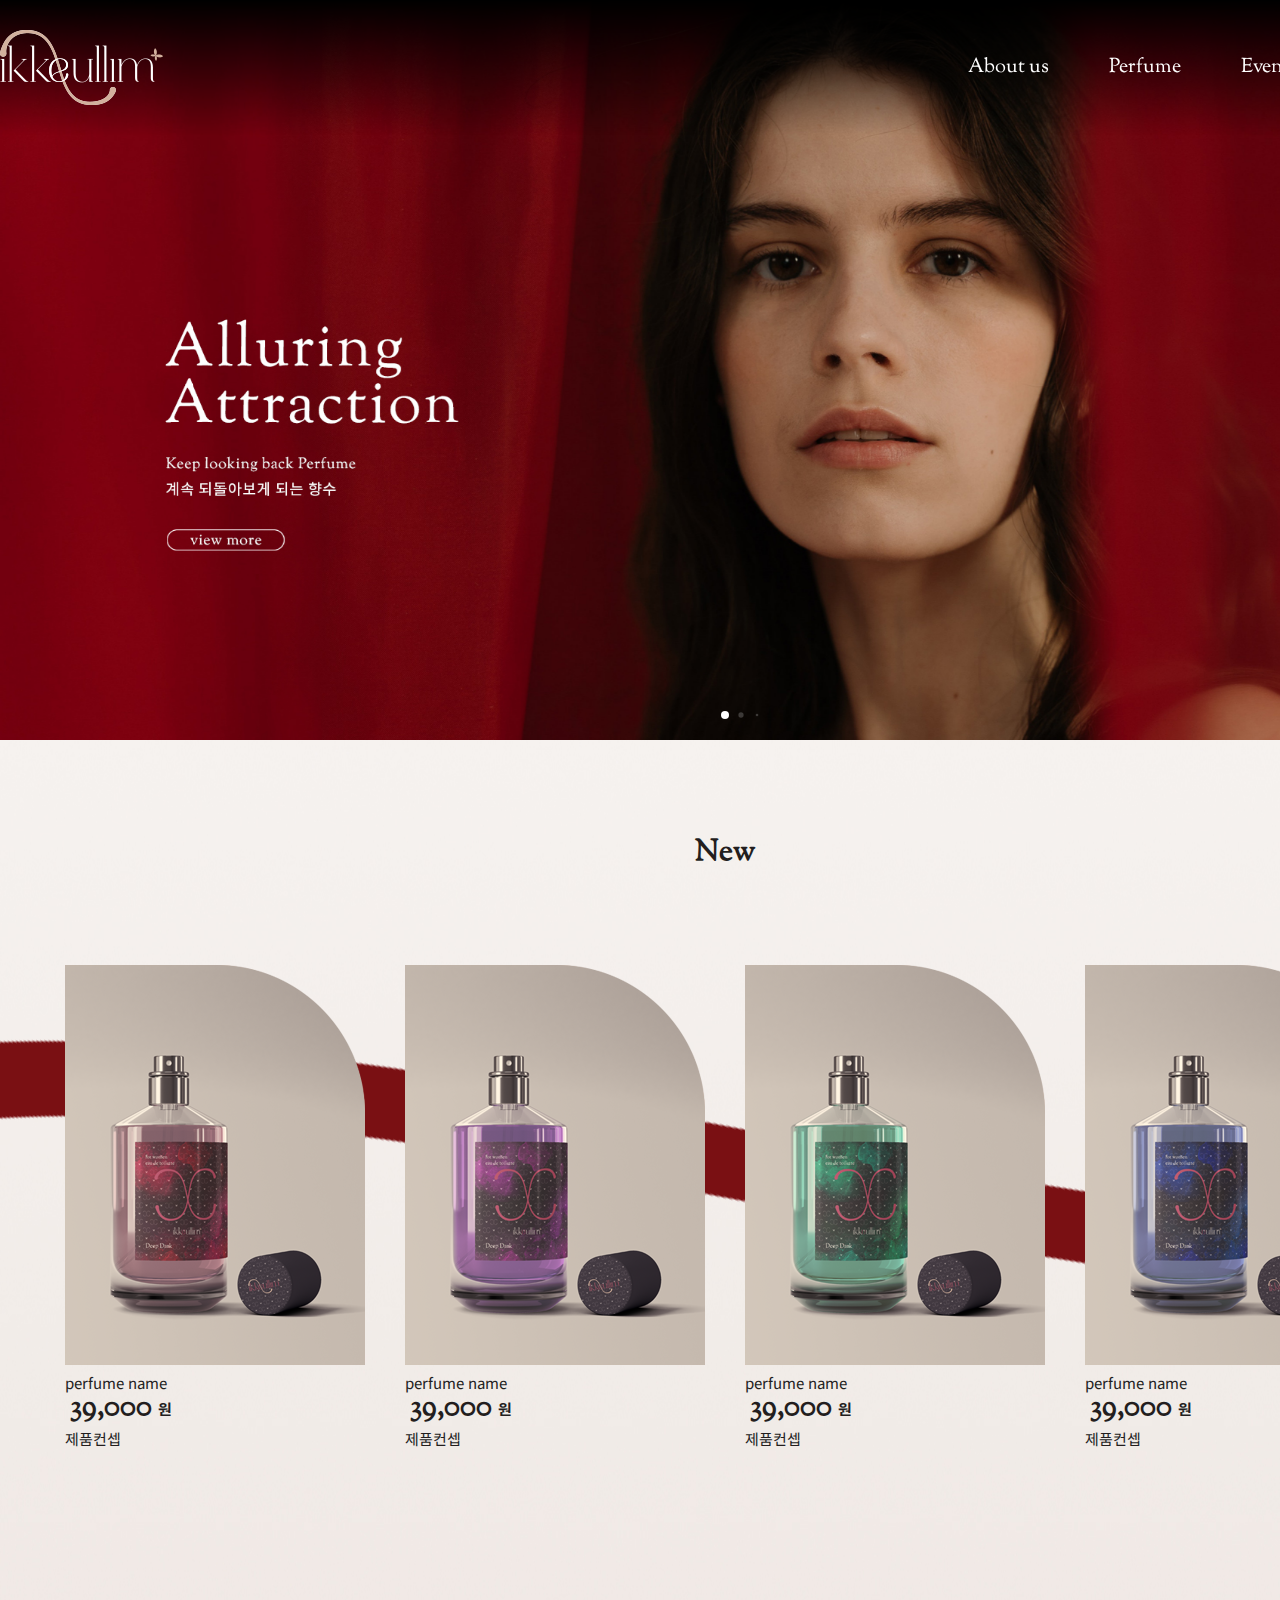
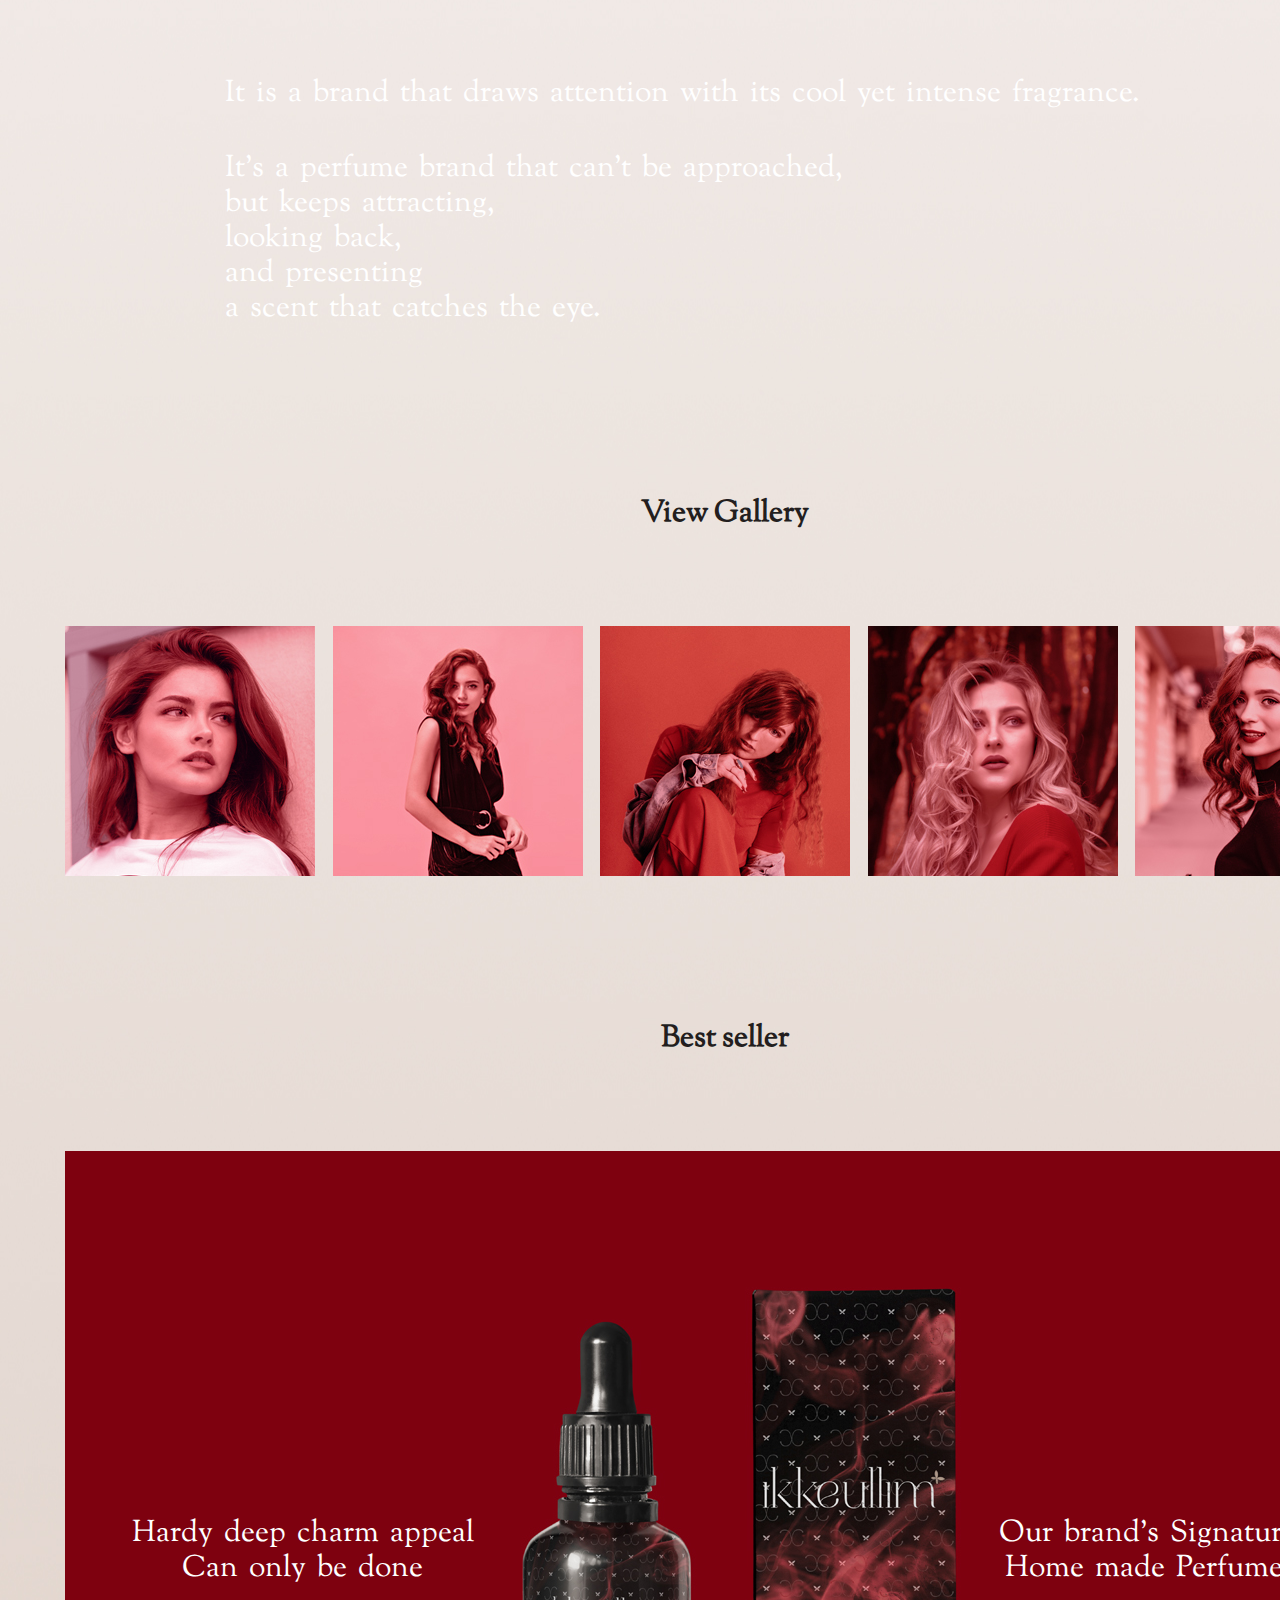
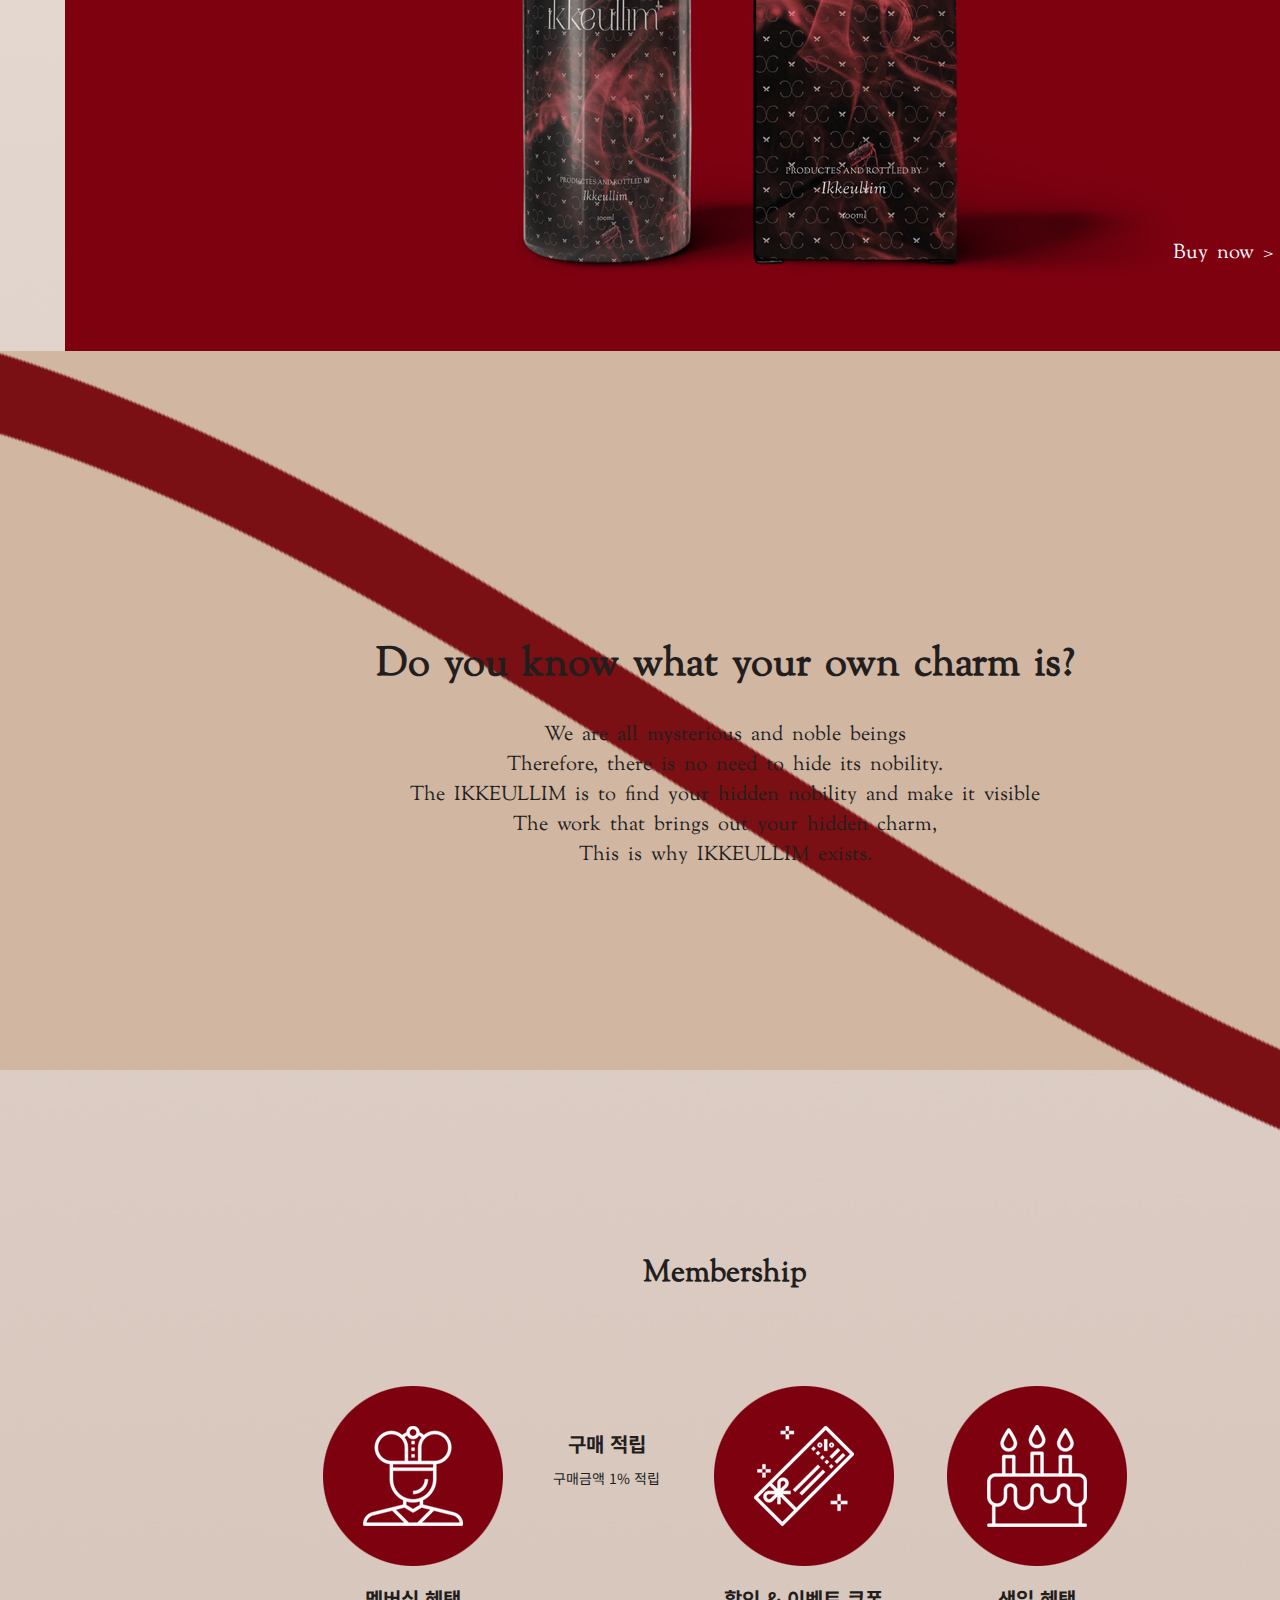
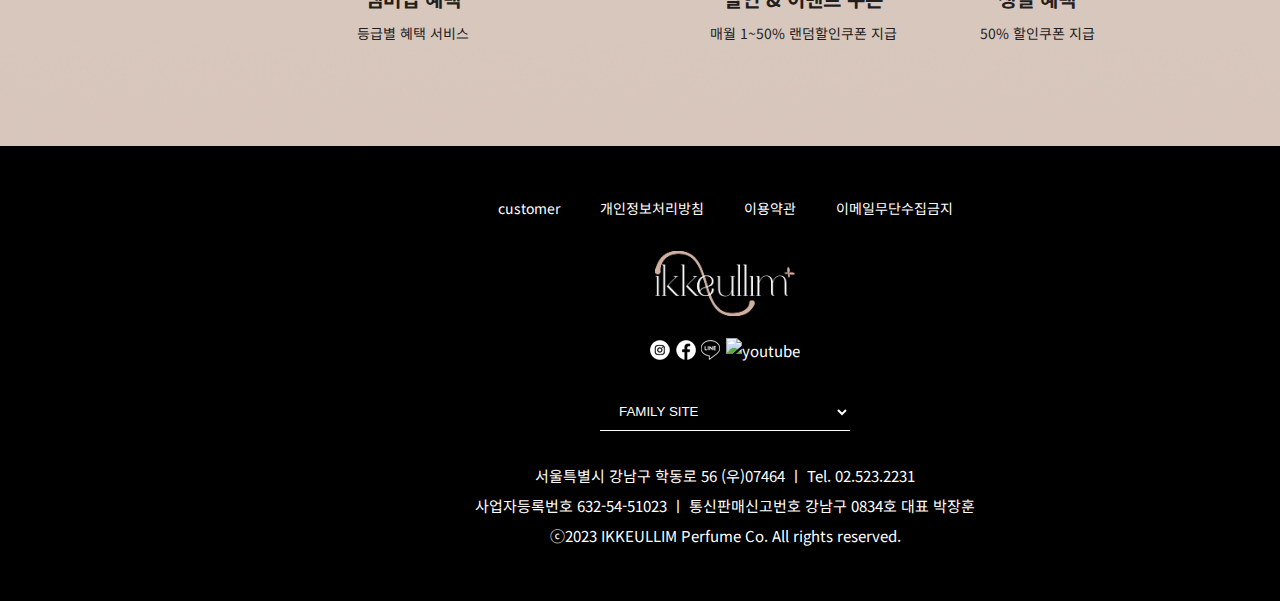
==== index.html @ 3d8fc8e1 "Add files via upload" ====
<!DOCTYPE html>
<html lang="ko">

<head>
    <meta charset="UTF-8">
    <meta http-equiv="X-UA-Compatible" content="IE=edge">
    <meta name="viewport" content="width=1450">
    <title>IKKEULLIM</title>
    <link rel="shortcut icon" href="./images/favicon.png" type="image/x-icon">

    <link rel="stylesheet" href="https://cdn.jsdelivr.net/npm/swiper@9/swiper-bundle.min.css" />

    <!-- noto sans kr -->
    <link rel="preconnect" href="https://fonts.googleapis.com">
    <link rel="preconnect" href="https://fonts.gstatic.com" crossorigin>
    <link href="https://fonts.googleapis.com/css2?family=Noto+Sans+KR:wght@300;400&display=swap" rel="stylesheet">

    <!-- goudy -->
    <link rel="preconnect" href="https://fonts.googleapis.com">
    <link rel="preconnect" href="https://fonts.gstatic.com" crossorigin>
    <link href="https://fonts.googleapis.com/css2?family=Sorts+Mill+Goudy:ital@0;1&display=swap" rel="stylesheet">

    <link rel="stylesheet" href="./css/main.css">
</head>

<body>
    <div id="bg">
        <div id="header">
            <h1 id="logo"><a href="#"><img src="./images/logo.png" alt="이끌림로고"></a></h1>
            <ul id="gnb">
                <li><a href="./about us.html">About us</a></li>
                <li><a href="./sub1.html">Perfume</a></li>
                <li><a href="./event_ing.html">Event</a></li>
            </ul>
        </div><!-- header -->
    </div><!-- bg -->

    <!-- Swiper -->
    <div class="swiper banner">
        <div class="swiper-wrapper">
            <div class="swiper-slide"><img src="./images/banner1.jpg" alt="1"></div>
            <div class="swiper-slide"><img src="./images/banner2.jpg" alt="2"></div>
            <div class="swiper-slide"><img src="./images/banner3.jpg" alt="3"></div>
        </div>
        <div class="swiper-pagination mbpag"></div>
    </div><!-- banner -->


    <div id="new">
        <div id="new_item">
            <h1 class="title">New</h1>
            <ul class="item">
                <li>
                    <div class="box">
                        <a href="./sub1_1.html"><img class="box_hover" src="./images/newperfume1_2.png" alt="1"></a>
                        <img src="./images/newperfume1.png" alt="1">
                    </div>
                    <p>perfume name</p>
                    <h3>39,000 <span>원</span></h3>
                    <p>제품컨셉</p>
                </li>
                <li>
                    <div class="box">
                        <a href="#"><img class="box_hover" src="./images/newperfume2_3.png" alt="2"></a>
                        <img src="./images/newperfume2.png" alt="2">
                    </div>
                    <p>perfume name</p>
                    <h3>39,000 <span>원</span></h3>
                    <p>제품컨셉</p>
                </li>
                <li>
                    <div class="box">
                        <a href="#"><img class="box_hover" src="./images/newperfume3_4.png" alt="3"></a>
                        <img src="./images/newperfume3.png" alt="3">
                    </div>
                    <p>perfume name</p>
                    <h3>39,000 <span>원</span></h3>
                    <p>제품컨셉</p>
                </li>
                <li>
                    <div class="box">
                        <a href="#"><img class="box_hover" src="./images/newperfume4_5.png" alt="4"></a>
                        <img src="./images/newperfume4.png" alt="4">
                    </div>
                    <p>perfume name</p>
                    <h3>39,000 <span>원</span></h3>
                    <p>제품컨셉</p>
                </li>
            </ul>
        </div><!-- new_item -->
    </div><!-- new -->

    <div id="overview">
        <div class="overview_inner">
            <p class="overview_text">It is a brand that draws attention with its cool yet intense fragrance.</p>
            <p class="overview_text">It's a perfume brand that can't be approached, <br>
                but keeps attracting, <br>
                looking back, <br>
                and presenting <br>
                a scent that catches the eye.</p>
        </div>
    </div>

    <div id="gallery">
        <div id="gallery_inner">
            <h1 class="title">View Gallery</h1>
            <ul class="insta">
                <li>
                    <div class="insta_inner">
                        <a href="#"><img class="insta_hover" src="./images/model1_1.jpg" alt="1"></a><img
                            src="./images/model1.jpg" alt="1">
                    </div>
                </li>
                <li>
                    <div class="insta_inner">
                        <a href="#"><img class="insta_hover" src="./images/model2_1.jpg" alt="2"></a><img
                            src="./images/model2.jpg" alt="2">
                    </div>
                </li>
                <li>
                    <div class="insta_inner">
                        <a href="#"><img class="insta_hover" src="./images/model3_1.jpg" alt="3"></a><img
                            src="./images/model3.jpg" alt="3">
                    </div>
                </li>
                <li>
                    <div class="insta_inner">
                        <a href="#"><img class="insta_hover" src="./images/model4_1.jpg" alt="4"></a><img
                            src="./images/model4.jpg" alt="4">
                    </div>
                </li>
                <li>
                    <div class="insta_inner">
                        <a href="#"><img class="insta_hover" src="./images/model5_1.jpg" alt="5"></a><img
                            src="./images/model5.jpg" alt="5">
                    </div>
                </li>
            </ul>
        </div><!-- gallery_inner -->
    </div><!-- gallery -->

    <div id="best">
        <h1 class="title">Best seller</h1>
        <div class="bestseller">
            <p class="text1">Hardy deep charm appeal <br> Can only be done</p>
            <p class="text2">Our brand's Signature <br> Home made Perfume.</p>
            <p class="click"><a href="#"><span class="click_a"> Buy now ></span></a></p>
        </div><!-- bestseller -->
    </div><!-- best -->

    <div id="moviebg">
        <div id="movie">
            <div class="movie_inner">
                <h1>Do you know what your own charm is?</h1>
                <p>We are all mysterious and noble beings
                    <br>Therefore, there is no need to hide its nobility.
                    <br>The IKKEULLIM is to find your hidden nobility and make it visible
                    <br>The work that brings out your hidden charm,
                    <br>This is why IKKEULLIM exists.
                </p>

                <video src="./images/MOVIE.mp4" type="video/mp4" muted autoplay loop width="1320px"></video>
            </div><!-- movie_inner -->
        </div><!-- movie -->
    </div><!-- moviebg -->

    <div id="membership">
        <h1 class="title">Membership</h1>
        <ul class="membership_item">
            <li><a href="#"><img src="./images/membership.png" alt="">
                    <p class="text3">멤버십 혜택</p>
                    <p class="text4">등급별 혜택 서비스</p>
                </a></li>
            <li><a href="#"><img src="./images/point.png" alt="">
                    <p class="text3">구매 적립</p>
                    <p class="text4">구매금액 1% 적립</p>
                </a></li>
            <li><a href="#"><img src="./images/coupon.png" alt="">
                    <p class="text3">할인 & 이벤트 쿠폰</p>
                    <p class="text4">매월 1~50% 랜덤할인쿠폰 지급</p>
                </a></li>
            <li><a href="#"><img src="./images/birthday.png" alt="">
                    <p class="text3">생일 혜택</p>
                    <p class="text4">50% 할인쿠폰 지급</p>
                </a></li>
        </ul>
    </div><!-- membership -->


    <footer>
        <div id="footer">
            <div class="footer_inner">
                <ul class="footer_guide">
                    <li><a href="#">customer</a></li>
                    <li><a href="#">개인정보처리방침</a></li>
                    <li><a href="#">이용약관</a></li>
                    <li><a href="#">이메일무단수집금지</a></li>
                </ul><!-- footer_guide -->

                <div class="footer_logo"><a href="#"><img src="./images/logo.png" alt="logo"></a></div>

                <ul class="sns">
                    <li><a href="#"><img src="./images/insta.png" alt="insta"></a></li>
                    <li><a href="#"><img src="./images/facebook.png" alt="facebook"></a></li>
                    <li><a href="#"><img src="./images/kakao.png" alt="kakao"></a></li>
                    <li><a href="#"><img src="./images/youtube.png" alt="youtube"></a></li>
                </ul><!-- sns -->

                <form action="">
                    <select name="" id="family_site">
                        <option value="" disabled selected>FAMILY SITE</option>
                        <option value="">LF MALL</option>
                        <option value="">유니클로</option>
                    </select>
                </form>

                <div class="footer_text">
                    <p>서울특별시 강남구 학동로 56 (우)07464 ㅣ Tel. 02.523.2231 <br>사업자등록번호 632-54-51023 ㅣ 통신판매신고번호 강남구 0834호 대표
                        박장훈
                        <br>ⓒ2023 IKKEULLIM Perfume Co. All rights reserved.
                    </p>
                </div>
            </div><!-- footer_inner -->
        </div><!-- footer -->
    </footer>






























    <!-- Swiper JS -->
    <script src="https://cdn.jsdelivr.net/npm/swiper@9/swiper-bundle.min.js"></script>

    <!-- Initialize Swiper -->
    <script>
        var swiper = new Swiper(".banner", {
            pagination: {
                el: ".swiper-pagination",
                dynamicBullets: true,
            },
            autoplay: {
                delay: 2000,
                disableOnInteraction: false,
            },
            speed: 1000,
            loop: true,
        });
    </script>
</body>

</html>
---- css/main.css ----
@charset "utf-8";


/* fonts
    노토산스
    font-family: 'Noto Sans KR', sans-serif;
    가우디
    font-family: 'Sorts Mill Goudy', serif; */

* {
    margin: 0;
    padding: 0;
}

a {
    text-decoration: none;
    color: #fff;
}

ul,
ol {
    list-style: none;
}

img,
video,
iframe {
    vertical-align: middle;
}

body {
    min-width: 1450px;
    font-family: 'Noto Sans KR';
    font-size: 15px;
    line-height: 25px;
    color: rgb(35, 30, 30);
    background: url(../images/bg.jpg)no-repeat center;
    width: 100%;
}

/*header*/
#bg {
    /* Permalink - use to edit and share this gradient: https://colorzilla.com/gradient-editor/#000000+0,000000+100&1+0,0+100 */
    background: -moz-linear-gradient(top, rgba(0, 0, 0, 1) 0%, rgba(0, 0, 0, 0) 100%);
    /* FF3.6-15 */
    background: -webkit-linear-gradient(top, rgba(0, 0, 0, 1) 0%, rgba(0, 0, 0, 0) 100%);
    /* Chrome10-25,Safari5.1-6 */
    background: linear-gradient(to bottom, rgba(0, 0, 0, 1) 0%, rgba(0, 0, 0, 0) 100%);
    /* W3C, IE10+, FF16+, Chrome26+, Opera12+, Safari7+ */
    filter: progid:DXImageTransform.Microsoft.gradient(startColorstr='#000000', endColorstr='#00000000', GradientType=0);
    /* IE6-9 */

    width: 100%;
    height: 135px;
    position: fixed;
    left: 0;
    top: 0;
    z-index: 99;
}

#header {
    width: 1320px;
    margin: 0 auto;
    display: flex;
    justify-content: space-between;
    align-items: center;
    padding: 30px 0;
}

#gnb {
    display: flex;
    font-family: 'Sorts Mill Goudy', serif;
    font-size: 20px;
}

#gnb li {
    padding: 0 30px;
}

#gnb li a:hover {
    color: rgb(122, 17, 19);
}

.title {
    font-family: 'Sorts Mill Goudy', serif;
    font-size: 30px;
}

.banner img {
    width: 100%;
}

.mbpag span {
    background-color: #fff;
}

/* new */

#new {
    background: url(../images/line.png)no-repeat center;
    width: 100%;
}

#new_item {
    width: 1320px;
    margin: 0 auto;
    padding: 100px 0;
    display: block;
    text-align: center;
}

.item {
    padding-top: 100px;
    display: flex;
    justify-content: space-between;
    padding-bottom: 50px;
}

.item li {
    text-align: left;
}

.item li h3 {
    font-family: 'Sorts Mill Goudy', serif;
    font-size: 30px;
    padding: 0 5px;
}

.item li h3 span {
    font-family: 'Noto Sans KR', sans-serif;
    font-size: 15px;
}

.item li p {
    padding-top: 5px;
}

.box {
    width: 300px;
    height: 400px;
    background-color: rgb(210, 175, 157);
    border-radius: 0 150px 0 0;
    position: relative;
}

.box_hover {
    position: absolute;
    top: 0;
    left: 0;
    opacity: 0%;
    transition: all 0.5s;
}

.box_hover:hover {
    opacity: 100%;

}

/* overview */

#overview {
    background: url(../images/overview.jpg) no-repeat center center fixed;
    height: 400px;
}

.overview_inner {
    margin: 0 auto;
    width: 1000px;
    padding: 55px 0;
}

.overview_text {
    text-align: left;
    font-family: 'Sorts Mill Goudy', serif;
    font-size: 30px;
    color: #fff;
    padding: 20px 0;
    word-spacing: 5px;
    line-height: 35px;
}

/* Gallery */

#gallery_inner {
    width: 1320px;
    margin: 0 auto;
    padding: 100px 0;
    display: block;
    text-align: center;
}

.insta {
    padding-top: 100px;
    display: flex;
    justify-content: space-between;
    padding-bottom: 50px;
}

.insta_inner {
    width: 250px;
    height: 250px;
    background-color: rgb(210, 175, 157);
    position: relative;
}

.insta_hover {
    position: absolute;
    top: 100;
    left: 0;
    opacity: 0%;
    transition: all 0.5s;
}

.insta_hover:hover {
    opacity: 100%;
}

.insta li {
    text-align: left;
}

.insta li {
    width: 250px;
    height: 250px;
    background-color: rgb(210, 175, 157);
}

/* Best seller */

#best {
    width: 1320px;
    margin: 0 auto;
    text-align: center;
}

#best h1 {
    padding-bottom: 100px;
}

.bestseller {
    background: url(../images/bestseller.jpg)no-repeat center;
    width: 100%;
    height: 800px;
    position: relative;
}

.text1 {
    position: absolute;
    top: 50%;
    left: 18%;
    transform: translate(-50%, -50%);
}

.text2 {
    width: 350px;
    position: absolute;
    top: 50%;
    left: 82%;
    transform: translate(-50%, -50%);
}

.click {
    width: 150px;
    position: absolute;
    top: 90%;
    left: 90%;
    transform: translate(-70%, -100%);
}

.click_a {
    font-size: 20px;
}

.bestseller p {
    font-family: 'Sorts Mill Goudy', serif;
    font-size: 30px;
    word-spacing: 5px;
    line-height: 35px;
    color: #fff;
}

/* movie */

#moviebg {
    background: url(../images/moviebg.png)no-repeat center;
    width: 100%;
    padding-top: 200px;
}

#movie {
    width: 1320px;
    margin: 0 auto;
    padding: 100px 0;
    text-align: center;
}

.movie_inner {
    font-family: 'Sorts Mill Goudy', serif;
    font-size: 20px;
    word-spacing: 5px;
    line-height: 30px;
}

.movie_inner p {
    padding: 40px 0;
}

/* membership */

#membership {
    width: 1320px;
    margin: 0 auto;
    padding: 100px 0;
    text-align: center;
}

.membership_item {
    width: 1320px;
    padding-top: 100px;
    display: flex;
    justify-content: center;
}

.membership_item li {
    padding-left: 50px;
}

.membership_item li:nth-child(1) {
    padding-left: 0px;
}

.membership_item li a p {
    color: rgb(35, 30, 30);
}

.text3 {
    font-size: 20px;
    font-weight: bold;
    padding-top: 20px;
}

.text4 {
    font-size: 14px;
    padding-top: 10px;
}

/* footer */

#footer {
    background-color: #000;
}

.footer_inner {
    width: 600px;
    margin: 0 auto;
    padding: 50px;
    text-align: center;
    color: #fff;
}

.footer_guide {
    display: flex;
    justify-content: center;
    font-size: 14px;
}

.footer_guide li {
    padding-left: 40px;
}

.footer_guide li:nth-child(1) {
    padding-left: 0px;
}

.footer_logo {
    padding: 20px;
    padding-top: 30px;
}

.footer_logo img {
    width: 25%;
}

.sns {
    margin: 0 auto;
    width: 150px;
    display: flex;
    justify-content: space-between;
}

footer form {
    margin: 30px 0;
}

footer select {
    outline: none;
    background-color: #000;
    color: #fff;
    border: none;
    border-bottom: #fff 1px solid;
    padding: 10px 15px;
    width: 250px;
}

.footer_text {
    line-height: 30px;
}
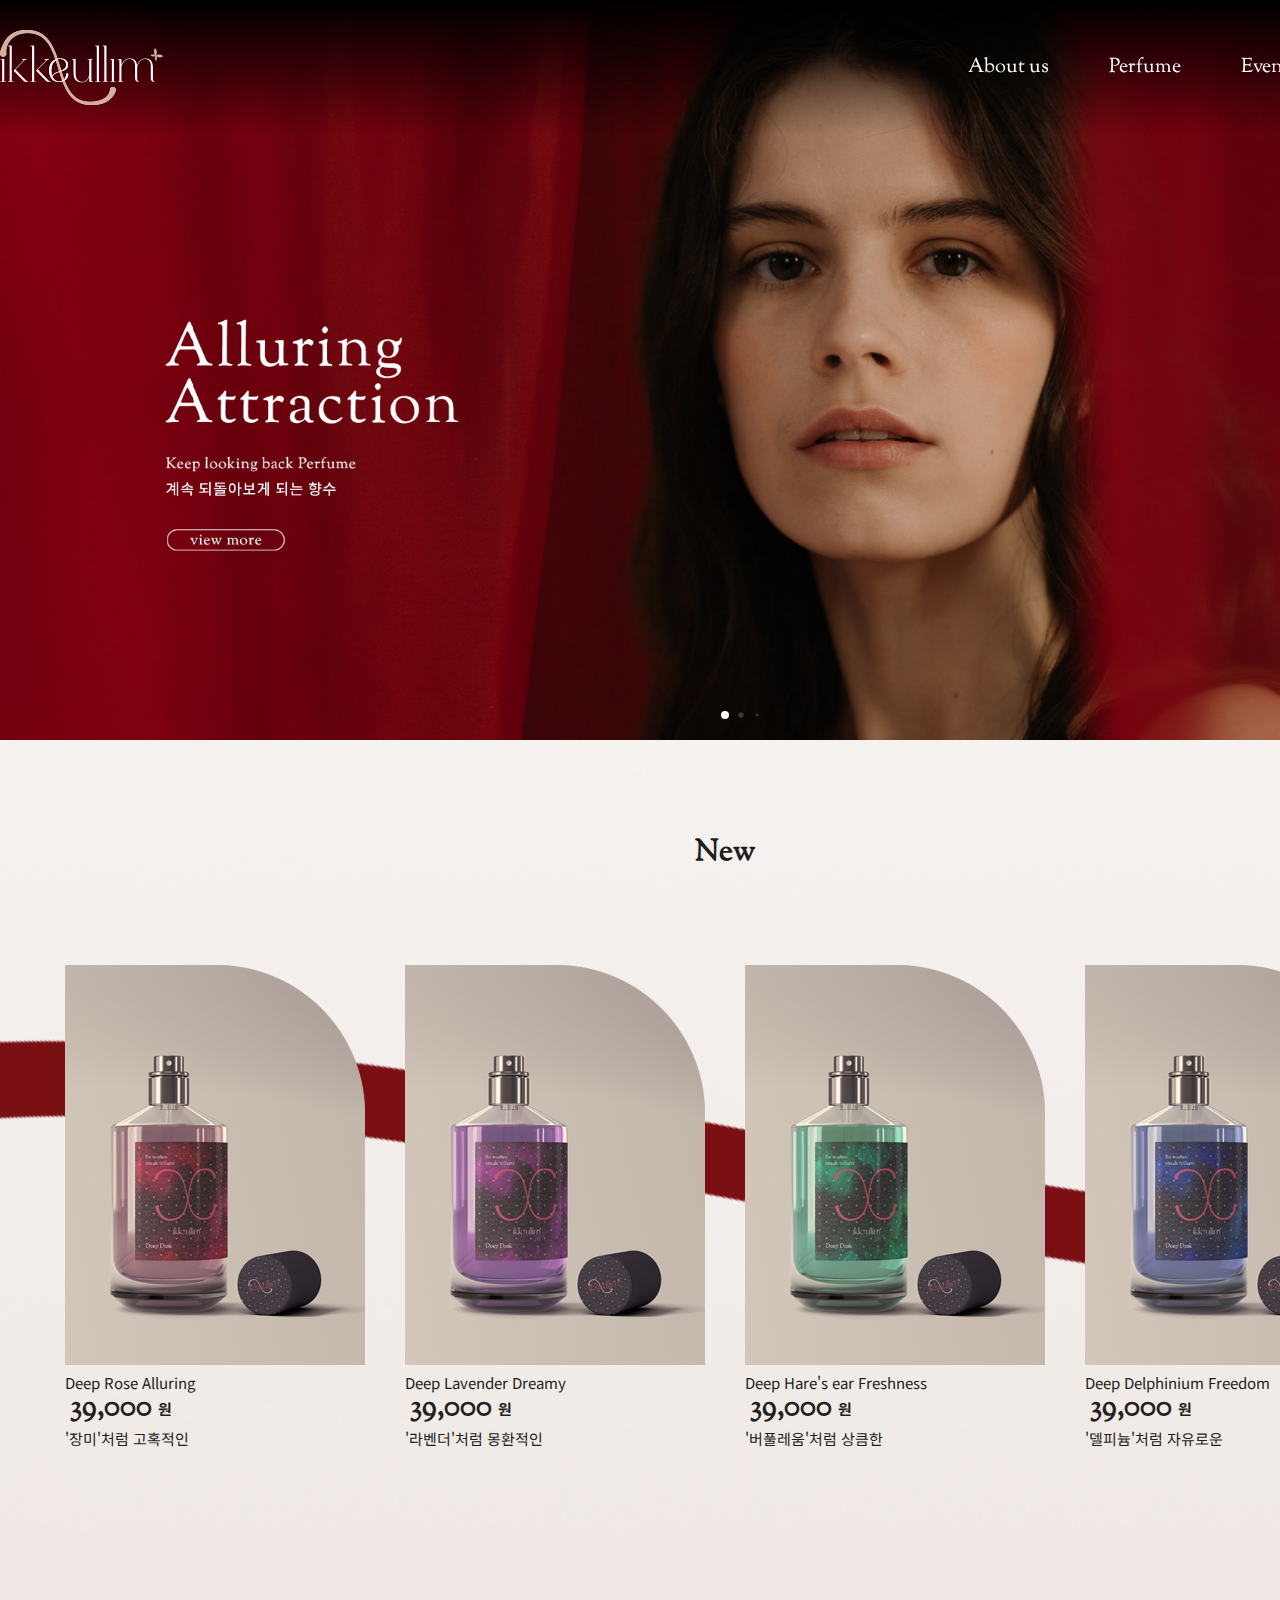
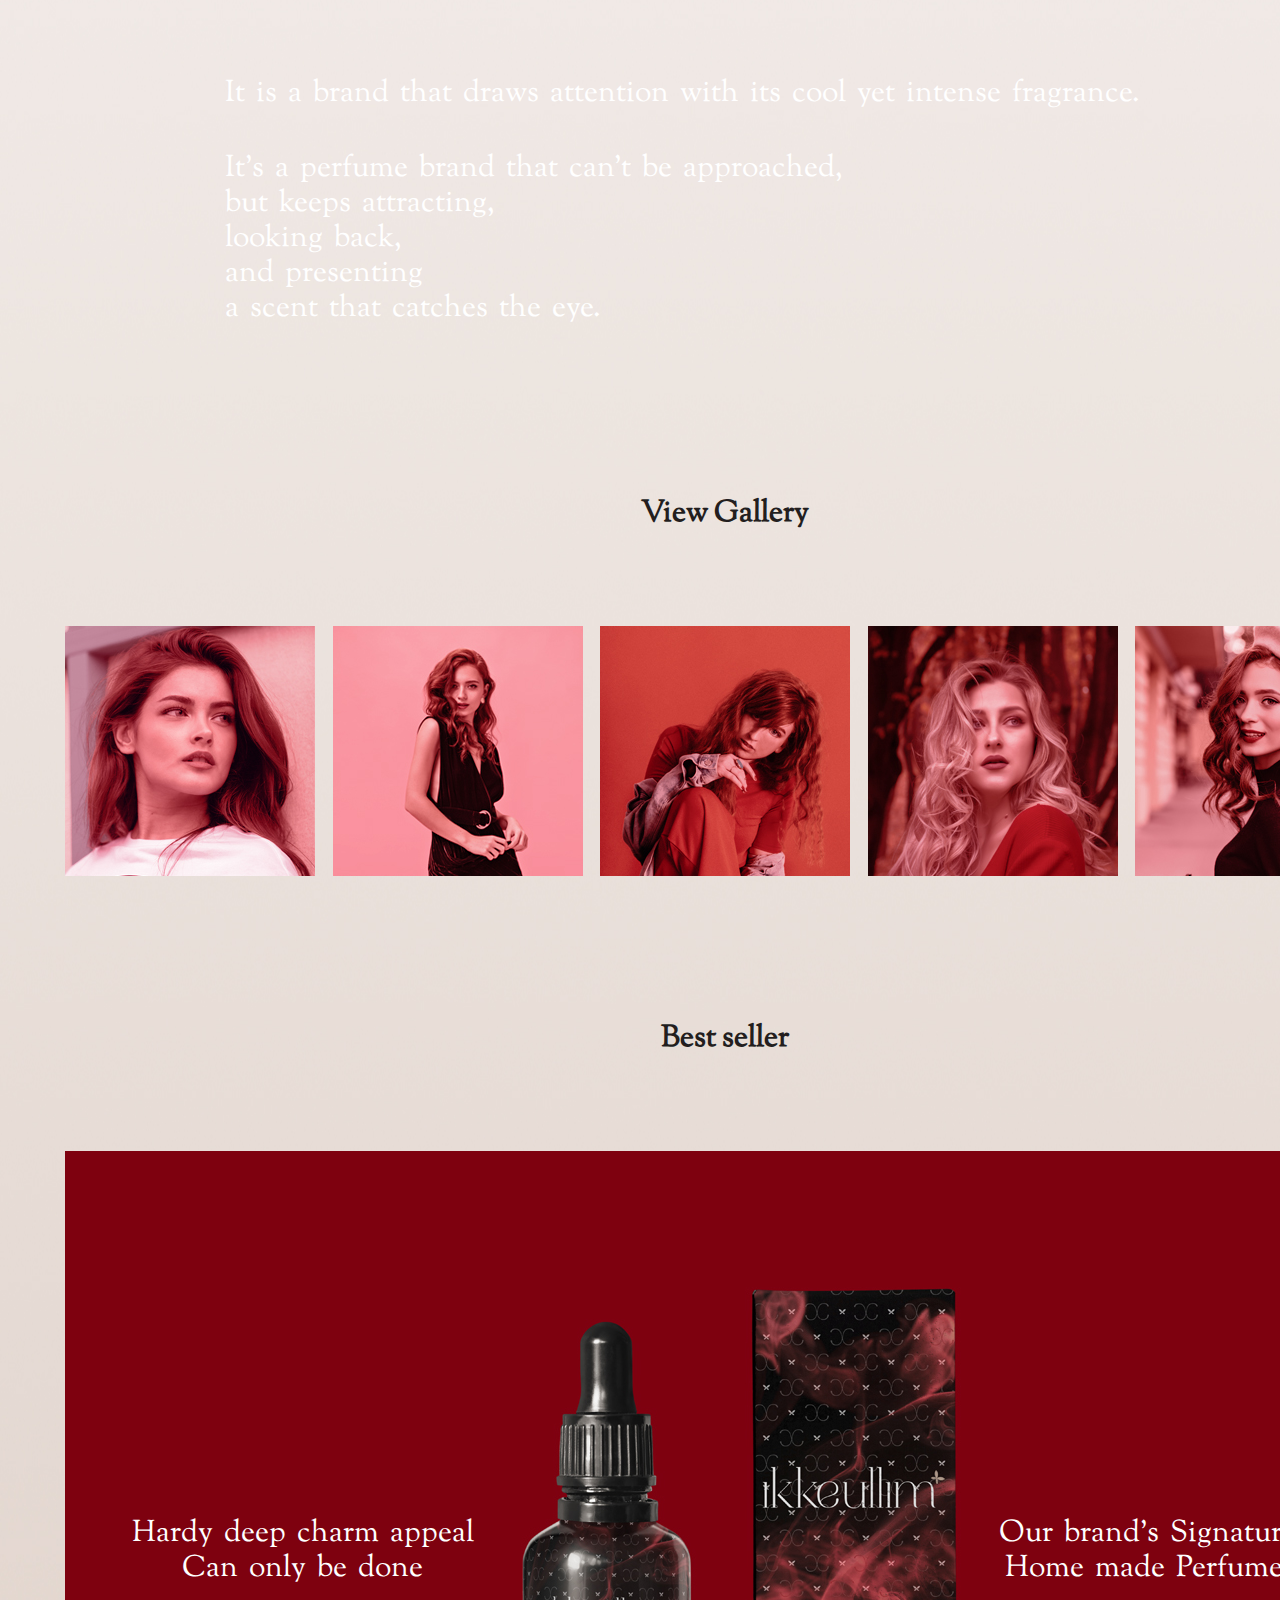
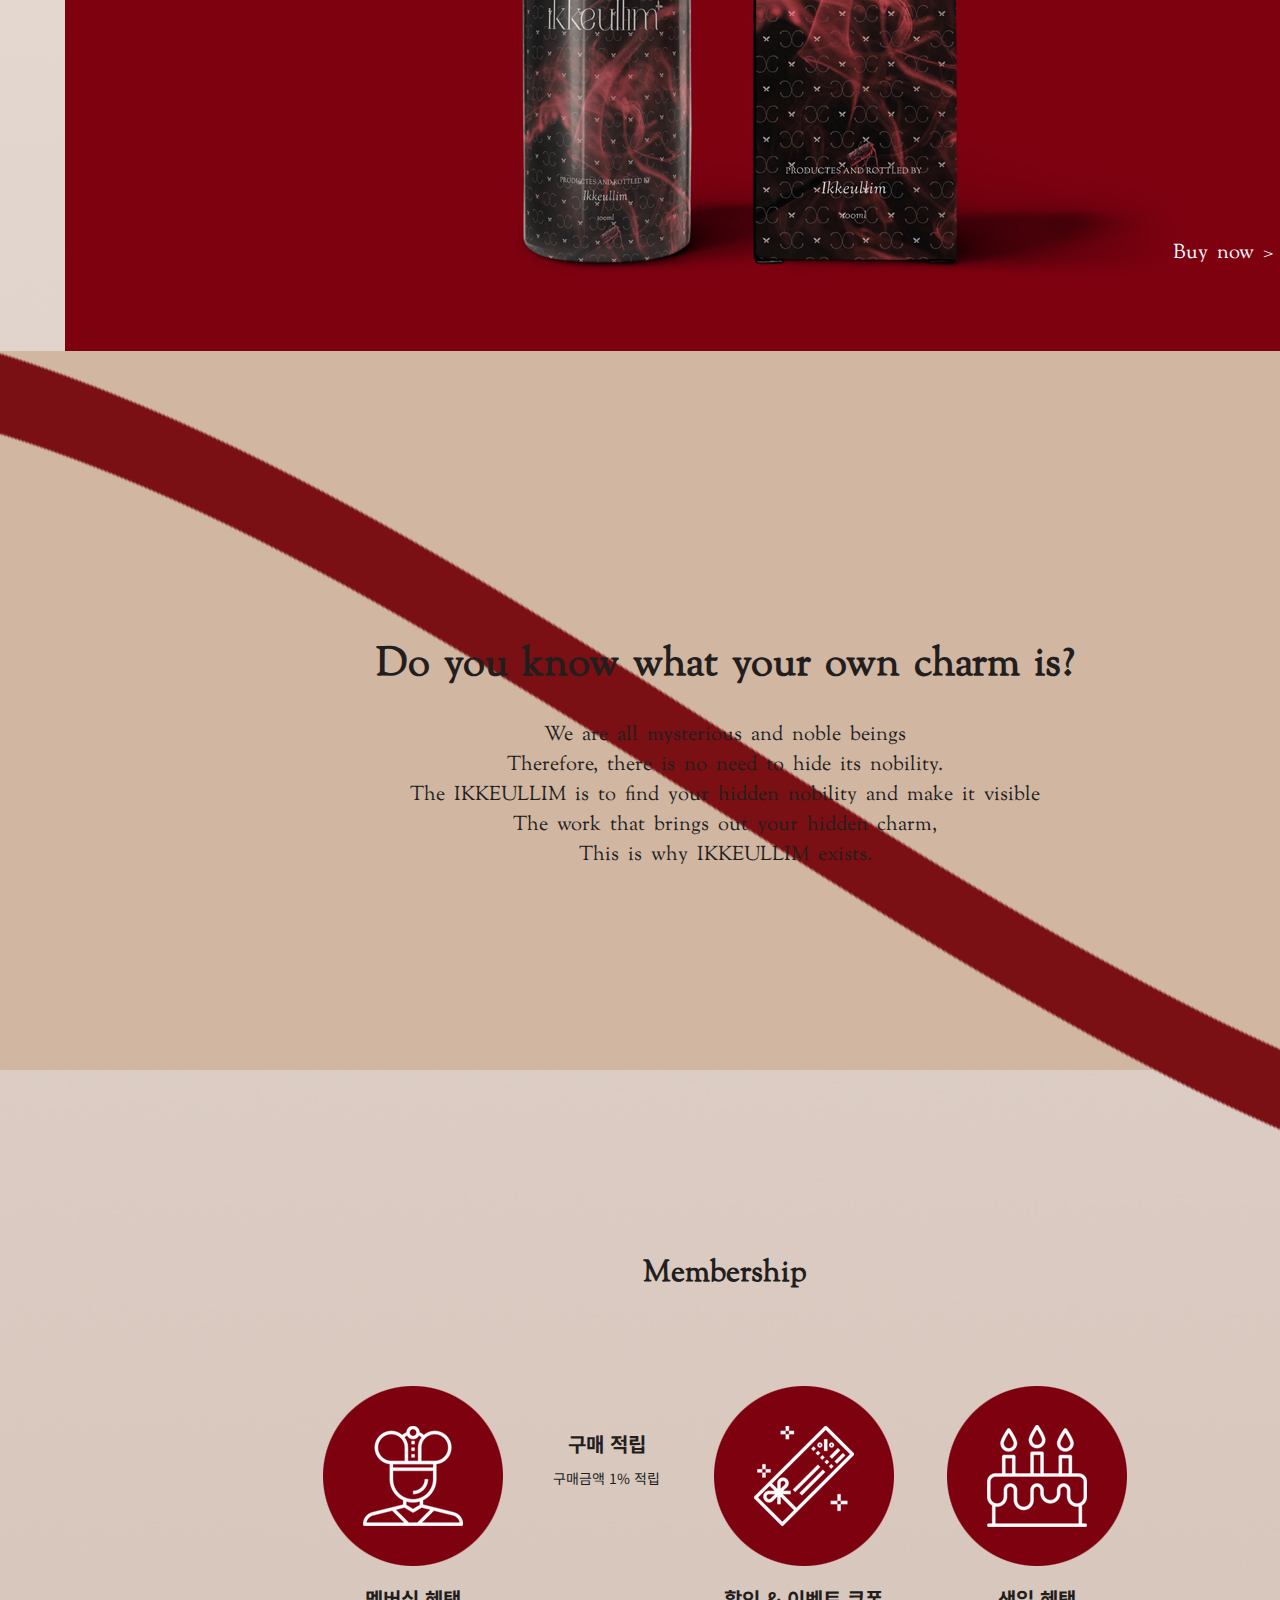
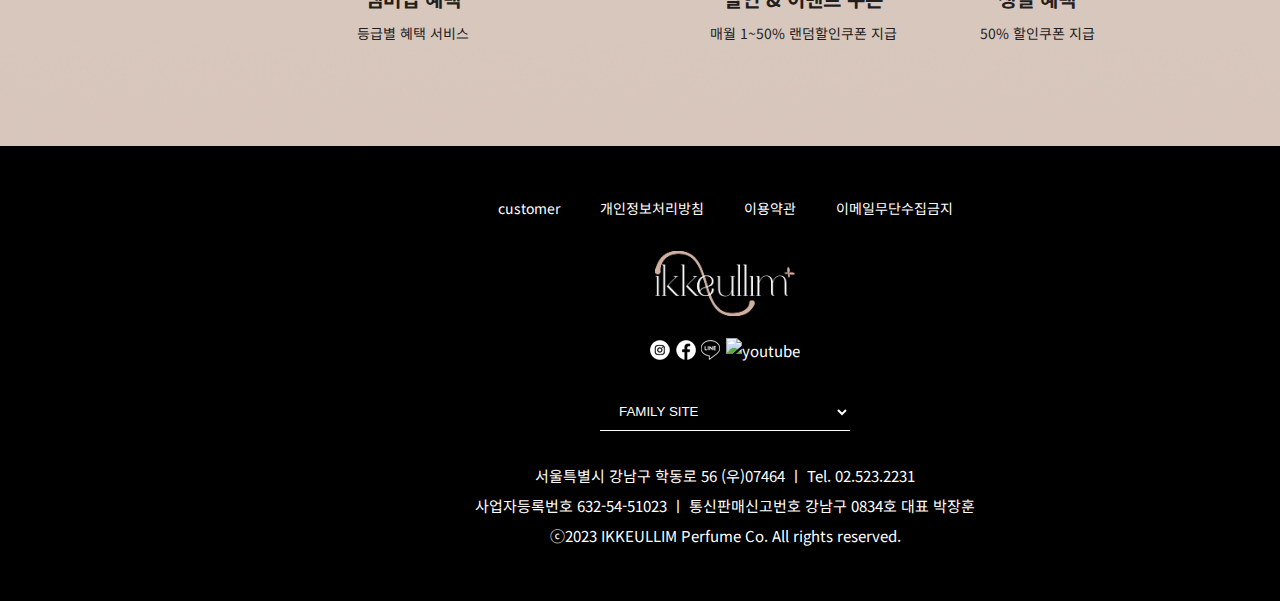
==== commit bedaa215: "Add files via upload" ====
--- a/index.html
+++ b/index.html
@@ -55,36 +55,36 @@
                         <a href="./sub1_1.html"><img class="box_hover" src="./images/newperfume1_2.png" alt="1"></a>
                         <img src="./images/newperfume1.png" alt="1">
                     </div>
-                    <p>perfume name</p>
-                    <h3>39,000 <span>원</span></h3>
-                    <p>제품컨셉</p>
+                    <p><span>Deep Rose Alluring</span> </p>
+                    <h3>39,000 <span>원</span></h3>
+                    <p>'장미'처럼 고혹적인</p>
                 </li>
                 <li>
                     <div class="box">
                         <a href="#"><img class="box_hover" src="./images/newperfume2_3.png" alt="2"></a>
                         <img src="./images/newperfume2.png" alt="2">
                     </div>
-                    <p>perfume name</p>
-                    <h3>39,000 <span>원</span></h3>
-                    <p>제품컨셉</p>
+                    <p><span> Deep Lavender Dreamy</span></p>
+                    <h3>39,000 <span>원</span></h3>
+                    <p>'라벤더'처럼 몽환적인</p>
                 </li>
                 <li>
                     <div class="box">
                         <a href="#"><img class="box_hover" src="./images/newperfume3_4.png" alt="3"></a>
                         <img src="./images/newperfume3.png" alt="3">
                     </div>
-                    <p>perfume name</p>
-                    <h3>39,000 <span>원</span></h3>
-                    <p>제품컨셉</p>
+                    <p><span> Deep Hare's ear Freshness</span></p>
+                    <h3>39,000 <span>원</span></h3>
+                    <p>'버풀레움'처럼 상큼한</p>
                 </li>
                 <li>
                     <div class="box">
                         <a href="#"><img class="box_hover" src="./images/newperfume4_5.png" alt="4"></a>
                         <img src="./images/newperfume4.png" alt="4">
                     </div>
-                    <p>perfume name</p>
-                    <h3>39,000 <span>원</span></h3>
-                    <p>제품컨셉</p>
+                    <p><span> Deep Delphinium Freedom</span></p>
+                    <h3>39,000 <span>원</span></h3>
+                    <p>'델피늄'처럼 자유로운</p>
                 </li>
             </ul>
         </div><!-- new_item -->
@@ -159,7 +159,7 @@
                     <br>This is why IKKEULLIM exists.
                 </p>
 
-                <video src="./images/MOVIE.mp4" type="video/mp4" muted autoplay loop width="1320px"></video>
+                <video src="./images/movie.mp4" type="video/mp4" muted autoplay loop width="1320px"></video>
             </div><!-- movie_inner -->
         </div><!-- movie -->
     </div><!-- moviebg -->
